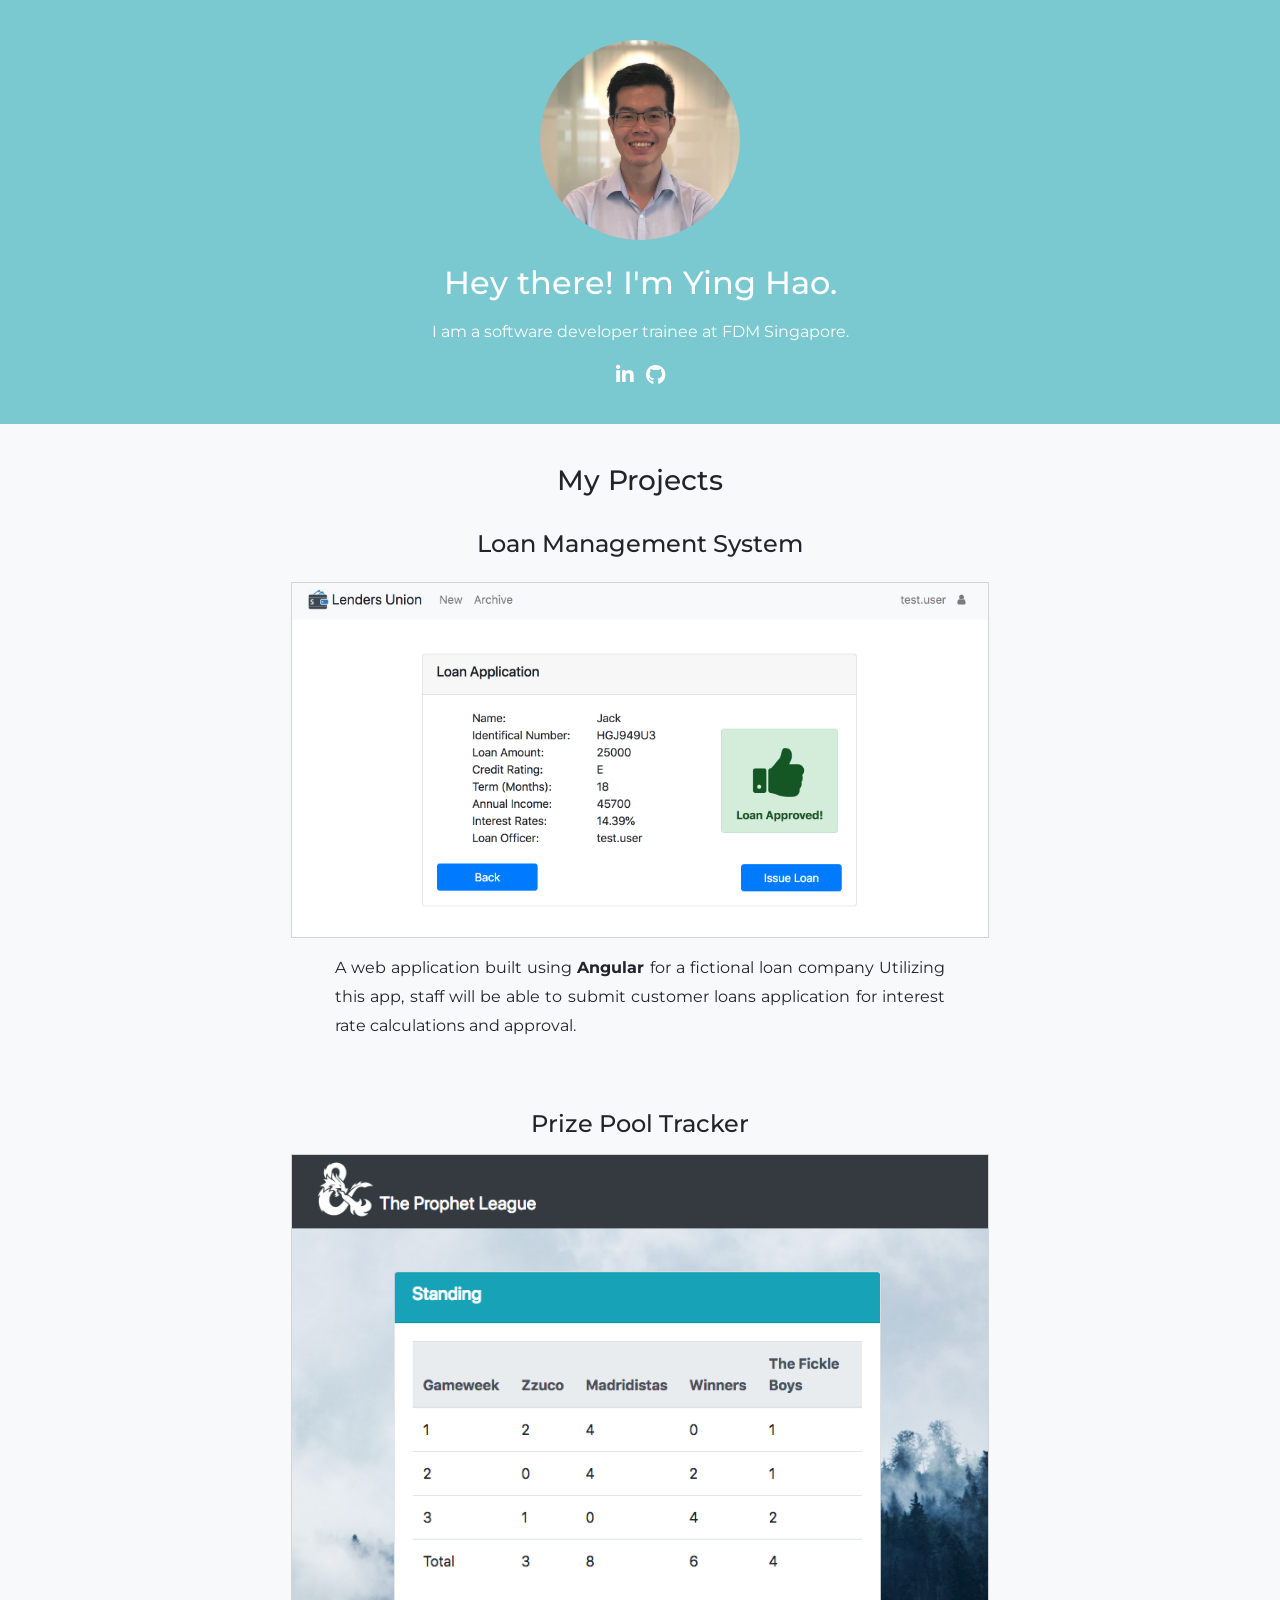
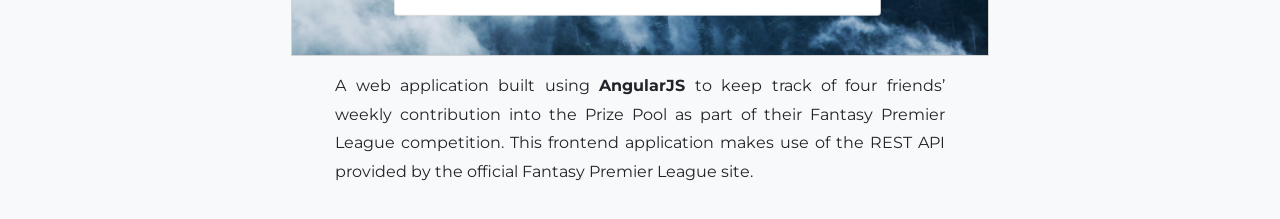
==== index.html @ d25b1fdd "change m-3 to my-3 for images" ====
<!DOCTYPE html>
<html lang="en">
<head>
  <title>Ying Hao</title>
  <meta charset="utf-8">
  <meta name="viewport" content="width=device-width, initial-scale=1">
  <link rel="stylesheet" href="https://stackpath.bootstrapcdn.com/bootstrap/4.1.3/css/bootstrap.min.css" integrity="sha384-MCw98/SFnGE8fJT3GXwEOngsV7Zt27NXFoaoApmYm81iuXoPkFOJwJ8ERdknLPMO" crossorigin="anonymous">
  <link rel="stylesheet" href="style.css">
  <link href="https://fonts.googleapis.com/css?family=Montserrat" rel="stylesheet">
  <link rel="stylesheet" href="https://use.fontawesome.com/releases/v5.4.1/css/all.css" integrity="sha384-5sAR7xN1Nv6T6+dT2mhtzEpVJvfS3NScPQTrOxhwjIuvcA67KV2R5Jz6kr4abQsz" crossorigin="anonymous">
</head>
<body>

<!-- Profile -->
<div class="container-fluid bg-1 text-center p-3">
    <img src="me.jpg" class="rounded-circle m-4" width="200" height="200">
    <br>
    <h2>Hey there! <span>I'm Ying Hao.</span></h2>
    <div class="container mt-3 col-lg-7">
        <p>I am a software developer trainee at FDM Singapore.</p>
        <ul class="list-inline">
            <li class="list-inline-item"><a href="https://www.linkedin.com/in/lohyinghao/" class="fab fa-linkedin-in profilelink"></a></li>
            <li class="list-inline-item"><a href="https://github.com/lohyinghao" class="fab fa-github profilelink"></a></li>
        </ul>
    </div>
</div>

<!-- Projects -->
<div class="container-fluid bg-light text-center p-3">
    <div class="p-2 m-3">
        <h3>My Projects</h3>
    </div>
    
    <div class="container col-lg-7">
        <div class="mb-4"><h4>Loan Management System</h4></div>

        <a href="https://loanmanagementsystem.herokuapp.com/" target="_blank">
        <div class="hovercontainer my-3">
                <img src="loanManagementSystem.png" style="border:1px solid lightgray" alt="Image" class="hoverimage">
                <div class="overlay">
                    <div class="hovertext">Click for Demo</div>
                </div>
            </div>
        </a>
        <div class="col-md-11 mx-auto">
        <p class="text-justify">A web application built using <strong>Angular</strong> for a fictional loan company 
            Utilizing this app, staff will be able to submit customer loans application 
            for interest rate calculations and approval. </p>
        </div>
    </div>
    <br>
    <div class="container mt-4 col-lg-7">
            <h4 class="mb-2">Prize Pool Tracker</h4>
            <a href="https://theprophetleague.herokuapp.com/" target="_blank">
            <div class="hovercontainer my-3">
                    <img src="prizePoolTracker.png" style="border:1px solid lightgray" alt="Image" class="hoverimage">
                    <div class="overlay">
                        <div class="hovertext">Click for Demo</div>
                    </div>
                </div>
            </a>
            <div class="col-md-11 mx-auto">
            <p class="text-justify">A web application built using <strong>AngularJS</strong> to keep track of four friends’ 
                weekly contribution into the Prize Pool as part of their Fantasy Premier League competition. This frontend 
                application makes use of the REST API provided by the official Fantasy Premier League site.
            </div>
        </div>

</div>

</body>
</html>
---- style.css ----
body{
    font: 16px Montserrat, sans-serif;
    line-height: 1.8;
}

.profilelink {
    color:inherit;
    font-size: 20px;
}

.profilelink:hover {
    color:lightsalmon;
    text-decoration: none;
}

h2 span{
    display: inline-block;
}

.bg-1 {
    background-color: #7ac9d1;
    color: white;
}

.hovercontainer {
    position: relative;
    width: 100%;
}

.hoverimage {
    display: block;
    width: 100%;
    height: auto;
}

.overlay {
    position: absolute;
    top: 0;
    bottom: 0;
    left: 0;
    right: 0;
    height: 100%;
    width: 100%;
    opacity: 0;

    background-color: lightslategray;
}

.hovercontainer:hover .overlay {
    opacity: 0.5;
}

.hovertext {
    color: white;
    font-size: 20px;
    position: absolute;
    top: 50%;
    left: 50%;
    -webkit-transform: translate(-50%, -50%);
    -ms-transform: translate(-50%, -50%);
    transform: translate(-50%, -50%);
    text-align: center;
}
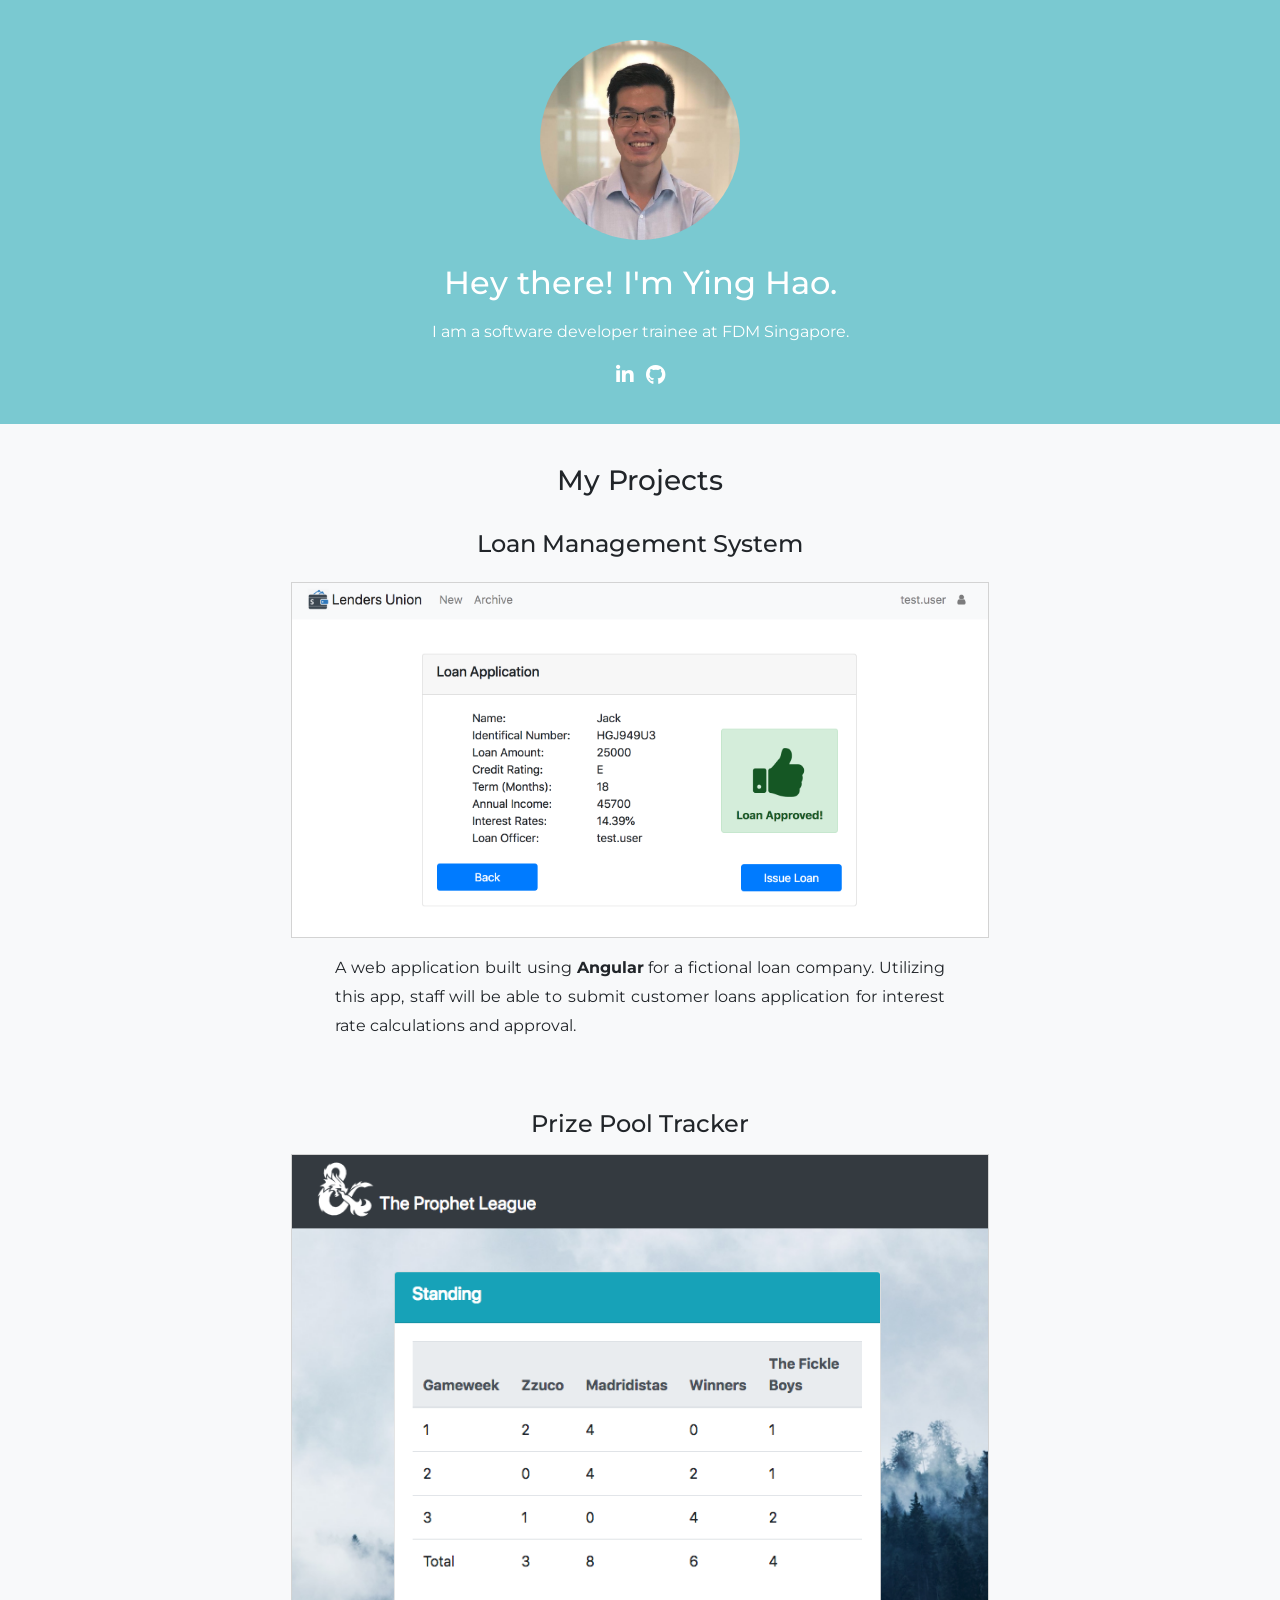
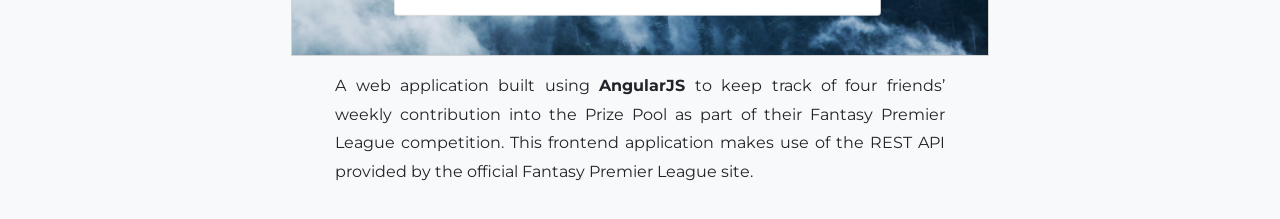
==== commit 9be14118: "corrected spelling error" ====
--- a/index.html
+++ b/index.html
@@ -34,16 +34,27 @@
     <div class="container col-lg-7">
         <div class="mb-4"><h4>Loan Management System</h4></div>
 
-        <a href="https://loanmanagementsystem.herokuapp.com/" target="_blank">
+        <!--<a href="https://loanmanagementsystem.herokuapp.com/" target="_blank">-->
         <div class="hovercontainer my-3">
                 <img src="loanManagementSystem.png" style="border:1px solid lightgray" alt="Image" class="hoverimage">
                 <div class="overlay">
-                    <div class="hovertext">Click for Demo</div>
+                    <div class="hovertext">
+                        <ul class="list-inline">
+                            <li class="list-inline-item">
+                                <a href="https://loanmanagementsystem.herokuapp.com/" target="_blank" 
+                                class="btn btn-info m-1">Demo</a>
+                            </li>
+                            <li class="list-inline-item">
+                                <a href="https://github.com/lohyinghao/LoanManagementSystem" target="_blank" 
+                                class="btn btn-info m-1">Source Code</a>
+                            </li>
+                        </ul>
+                        </div>
                 </div>
             </div>
-        </a>
+        <!--</a>-->
         <div class="col-md-11 mx-auto">
-        <p class="text-justify">A web application built using <strong>Angular</strong> for a fictional loan company 
+        <p class="text-justify">A web application built using <strong>Angular</strong> for a fictional loan company. 
             Utilizing this app, staff will be able to submit customer loans application 
             for interest rate calculations and approval. </p>
         </div>
@@ -55,7 +66,18 @@
             <div class="hovercontainer my-3">
                     <img src="prizePoolTracker.png" style="border:1px solid lightgray" alt="Image" class="hoverimage">
                     <div class="overlay">
-                        <div class="hovertext">Click for Demo</div>
+                        <div class="hovertext">
+                            <ul class="list-inline">
+                                    <li class="list-inline-item">
+                                        <a href="https://theprophetleague.herokuapp.com/" target="_blank" 
+                                        class="btn btn-info m-1">Demo</a>
+                                    </li>
+                                    <li class="list-inline-item">
+                                        <a href="https://github.com/lohyinghao/PrizePoolTracker" target="_blank" 
+                                        class="btn btn-info m-1">Source Code</a>
+                                    </li>
+                                </ul>
+                        </div>
                     </div>
                 </div>
             </a>
--- a/style.css
+++ b/style.css
@@ -47,17 +47,17 @@
 }
 
 .hovercontainer:hover .overlay {
-    opacity: 0.5;
+    opacity: 0.9;
 }
 
 .hovertext {
     color: white;
     font-size: 20px;
     position: absolute;
-    top: 50%;
+    top: 60%;
     left: 50%;
     -webkit-transform: translate(-50%, -50%);
     -ms-transform: translate(-50%, -50%);
     transform: translate(-50%, -50%);
     text-align: center;
-}+}
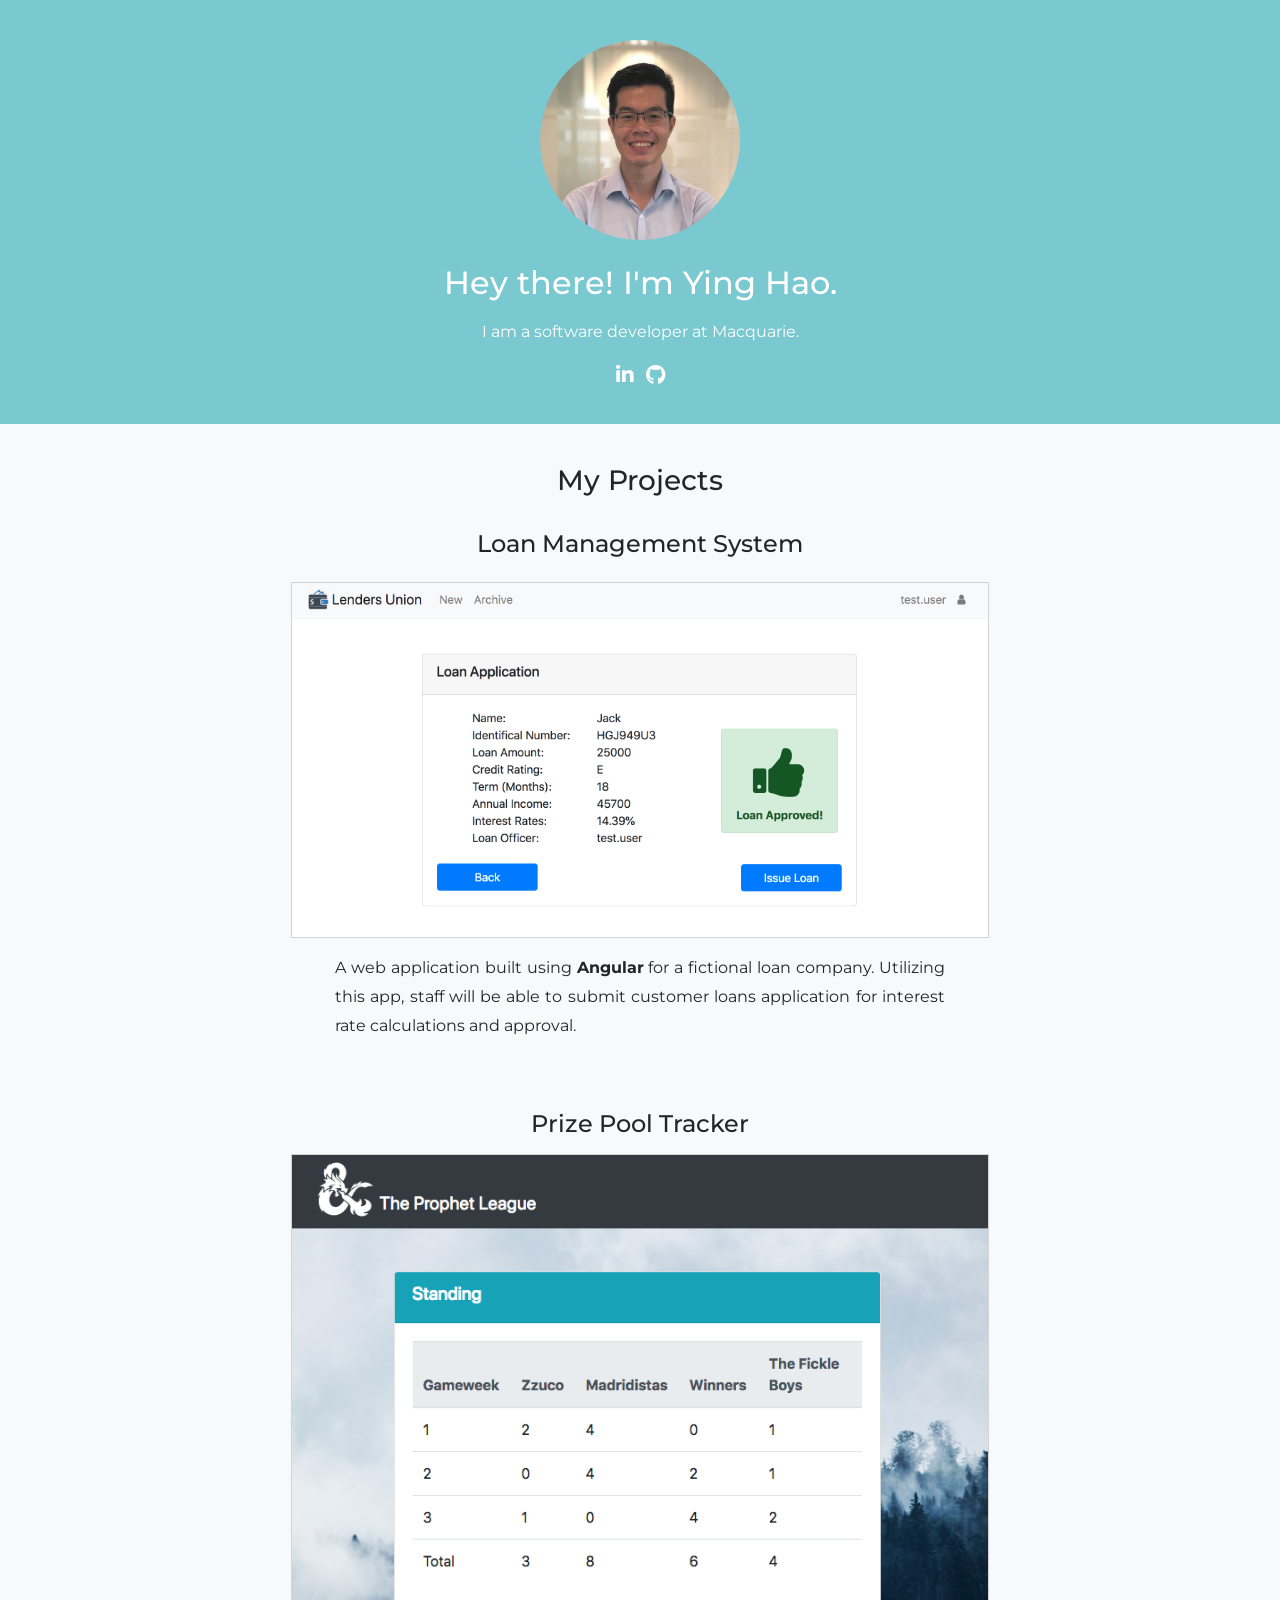
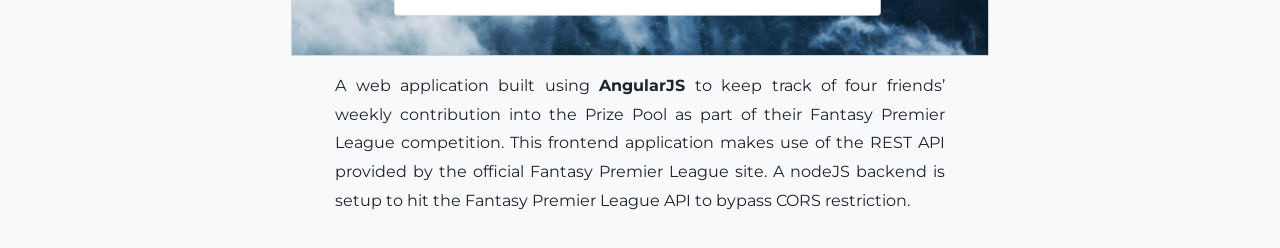
==== commit 44711b72: "Update description" ====
--- a/index.html
+++ b/index.html
@@ -1,94 +1,148 @@
 <!DOCTYPE html>
 <html lang="en">
-<head>
-  <title>Ying Hao</title>
-  <meta charset="utf-8">
-  <meta name="viewport" content="width=device-width, initial-scale=1">
-  <link rel="stylesheet" href="https://stackpath.bootstrapcdn.com/bootstrap/4.1.3/css/bootstrap.min.css" integrity="sha384-MCw98/SFnGE8fJT3GXwEOngsV7Zt27NXFoaoApmYm81iuXoPkFOJwJ8ERdknLPMO" crossorigin="anonymous">
-  <link rel="stylesheet" href="style.css">
-  <link href="https://fonts.googleapis.com/css?family=Montserrat" rel="stylesheet">
-  <link rel="stylesheet" href="https://use.fontawesome.com/releases/v5.4.1/css/all.css" integrity="sha384-5sAR7xN1Nv6T6+dT2mhtzEpVJvfS3NScPQTrOxhwjIuvcA67KV2R5Jz6kr4abQsz" crossorigin="anonymous">
-</head>
-<body>
+  <head>
+    <title>Ying Hao</title>
+    <meta charset="utf-8" />
+    <meta name="viewport" content="width=device-width, initial-scale=1" />
+    <link
+      rel="stylesheet"
+      href="https://stackpath.bootstrapcdn.com/bootstrap/4.1.3/css/bootstrap.min.css"
+      integrity="sha384-MCw98/SFnGE8fJT3GXwEOngsV7Zt27NXFoaoApmYm81iuXoPkFOJwJ8ERdknLPMO"
+      crossorigin="anonymous"
+    />
+    <link rel="stylesheet" href="style.css" />
+    <link
+      href="https://fonts.googleapis.com/css?family=Montserrat"
+      rel="stylesheet"
+    />
+    <link
+      rel="stylesheet"
+      href="https://use.fontawesome.com/releases/v5.4.1/css/all.css"
+      integrity="sha384-5sAR7xN1Nv6T6+dT2mhtzEpVJvfS3NScPQTrOxhwjIuvcA67KV2R5Jz6kr4abQsz"
+      crossorigin="anonymous"
+    />
+  </head>
+  <body>
+    <!-- Profile -->
+    <div class="container-fluid bg-1 text-center p-3">
+      <img src="me.jpg" class="rounded-circle m-4" width="200" height="200" />
+      <br />
+      <h2>Hey there! <span>I'm Ying Hao.</span></h2>
+      <div class="container mt-3 col-lg-7">
+        <p>I am a software developer at Macquarie.</p>
+        <ul class="list-inline">
+          <li class="list-inline-item">
+            <a
+              href="https://www.linkedin.com/in/lohyinghao/"
+              class="fab fa-linkedin-in profilelink"
+            ></a>
+          </li>
+          <li class="list-inline-item">
+            <a
+              href="https://github.com/lohyinghao"
+              class="fab fa-github profilelink"
+            ></a>
+          </li>
+        </ul>
+      </div>
+    </div>
 
-<!-- Profile -->
-<div class="container-fluid bg-1 text-center p-3">
-    <img src="me.jpg" class="rounded-circle m-4" width="200" height="200">
-    <br>
-    <h2>Hey there! <span>I'm Ying Hao.</span></h2>
-    <div class="container mt-3 col-lg-7">
-        <p>I am a software developer trainee at FDM Singapore.</p>
-        <ul class="list-inline">
-            <li class="list-inline-item"><a href="https://www.linkedin.com/in/lohyinghao/" class="fab fa-linkedin-in profilelink"></a></li>
-            <li class="list-inline-item"><a href="https://github.com/lohyinghao" class="fab fa-github profilelink"></a></li>
-        </ul>
-    </div>
-</div>
+    <!-- Projects -->
+    <div class="container-fluid bg-light text-center p-3">
+      <div class="p-2 m-3">
+        <h3>My Projects</h3>
+      </div>
 
-<!-- Projects -->
-<div class="container-fluid bg-light text-center p-3">
-    <div class="p-2 m-3">
-        <h3>My Projects</h3>
-    </div>
-    
-    <div class="container col-lg-7">
+      <div class="container col-lg-7">
         <div class="mb-4"><h4>Loan Management System</h4></div>
 
         <!--<a href="https://loanmanagementsystem.herokuapp.com/" target="_blank">-->
         <div class="hovercontainer my-3">
-                <img src="loanManagementSystem.png" style="border:1px solid lightgray" alt="Image" class="hoverimage">
-                <div class="overlay">
-                    <div class="hovertext">
-                        <ul class="list-inline">
-                            <li class="list-inline-item">
-                                <a href="https://loanmanagementsystem.herokuapp.com/" target="_blank" 
-                                class="btn btn-info m-1">Demo</a>
-                            </li>
-                            <li class="list-inline-item">
-                                <a href="https://github.com/lohyinghao/LoanManagementSystem" target="_blank" 
-                                class="btn btn-info m-1">Source Code</a>
-                            </li>
-                        </ul>
-                        </div>
-                </div>
+          <img
+            src="loanManagementSystem.png"
+            style="border:1px solid lightgray"
+            alt="Image"
+            class="hoverimage"
+          />
+          <div class="overlay">
+            <div class="hovertext">
+              <ul class="list-inline">
+                <li class="list-inline-item">
+                  <a
+                    href="https://loanmanagementsystem.herokuapp.com/"
+                    target="_blank"
+                    class="btn btn-info m-1"
+                    >Demo</a
+                  >
+                </li>
+                <li class="list-inline-item">
+                  <a
+                    href="https://github.com/lohyinghao/LoanManagementSystem"
+                    target="_blank"
+                    class="btn btn-info m-1"
+                    >Source Code</a
+                  >
+                </li>
+              </ul>
             </div>
+          </div>
+        </div>
         <!--</a>-->
         <div class="col-md-11 mx-auto">
-        <p class="text-justify">A web application built using <strong>Angular</strong> for a fictional loan company. 
-            Utilizing this app, staff will be able to submit customer loans application 
-            for interest rate calculations and approval. </p>
+          <p class="text-justify">
+            A web application built using <strong>Angular</strong> for a
+            fictional loan company. Utilizing this app, staff will be able to
+            submit customer loans application for interest rate calculations and
+            approval.
+          </p>
         </div>
+      </div>
+      <br />
+      <div class="container mt-4 col-lg-7">
+        <h4 class="mb-2">Prize Pool Tracker</h4>
+        <a href="https://theprophetleague.herokuapp.com/" target="_blank">
+          <div class="hovercontainer my-3">
+            <img
+              src="prizePoolTracker.png"
+              style="border:1px solid lightgray"
+              alt="Image"
+              class="hoverimage"
+            />
+            <div class="overlay">
+              <div class="hovertext">
+                <ul class="list-inline">
+                  <li class="list-inline-item">
+                    <a
+                      href="https://theprophetleague.herokuapp.com/"
+                      target="_blank"
+                      class="btn btn-info m-1"
+                      >Demo</a
+                    >
+                  </li>
+                  <li class="list-inline-item">
+                    <a
+                      href="https://github.com/lohyinghao/Fpl-Prize-Tracker"
+                      target="_blank"
+                      class="btn btn-info m-1"
+                      >Source Code</a
+                    >
+                  </li>
+                </ul>
+              </div>
+            </div>
+          </div>
+        </a>
+        <div class="col-md-11 mx-auto">
+          <p class="text-justify">
+            A web application built using <strong>AngularJS</strong> to keep
+            track of four friends’ weekly contribution into the Prize Pool as
+            part of their Fantasy Premier League competition. This frontend
+            application makes use of the REST API provided by the official
+            Fantasy Premier League site. A nodeJS backend is setup to hit the
+            Fantasy Premier League API to bypass CORS restriction.
+          </p>
+        </div>
+      </div>
     </div>
-    <br>
-    <div class="container mt-4 col-lg-7">
-            <h4 class="mb-2">Prize Pool Tracker</h4>
-            <a href="https://theprophetleague.herokuapp.com/" target="_blank">
-            <div class="hovercontainer my-3">
-                    <img src="prizePoolTracker.png" style="border:1px solid lightgray" alt="Image" class="hoverimage">
-                    <div class="overlay">
-                        <div class="hovertext">
-                            <ul class="list-inline">
-                                    <li class="list-inline-item">
-                                        <a href="https://theprophetleague.herokuapp.com/" target="_blank" 
-                                        class="btn btn-info m-1">Demo</a>
-                                    </li>
-                                    <li class="list-inline-item">
-                                        <a href="https://github.com/lohyinghao/PrizePoolTracker" target="_blank" 
-                                        class="btn btn-info m-1">Source Code</a>
-                                    </li>
-                                </ul>
-                        </div>
-                    </div>
-                </div>
-            </a>
-            <div class="col-md-11 mx-auto">
-            <p class="text-justify">A web application built using <strong>AngularJS</strong> to keep track of four friends’ 
-                weekly contribution into the Prize Pool as part of their Fantasy Premier League competition. This frontend 
-                application makes use of the REST API provided by the official Fantasy Premier League site.
-            </div>
-        </div>
-
-</div>
-
-</body>
+  </body>
 </html>
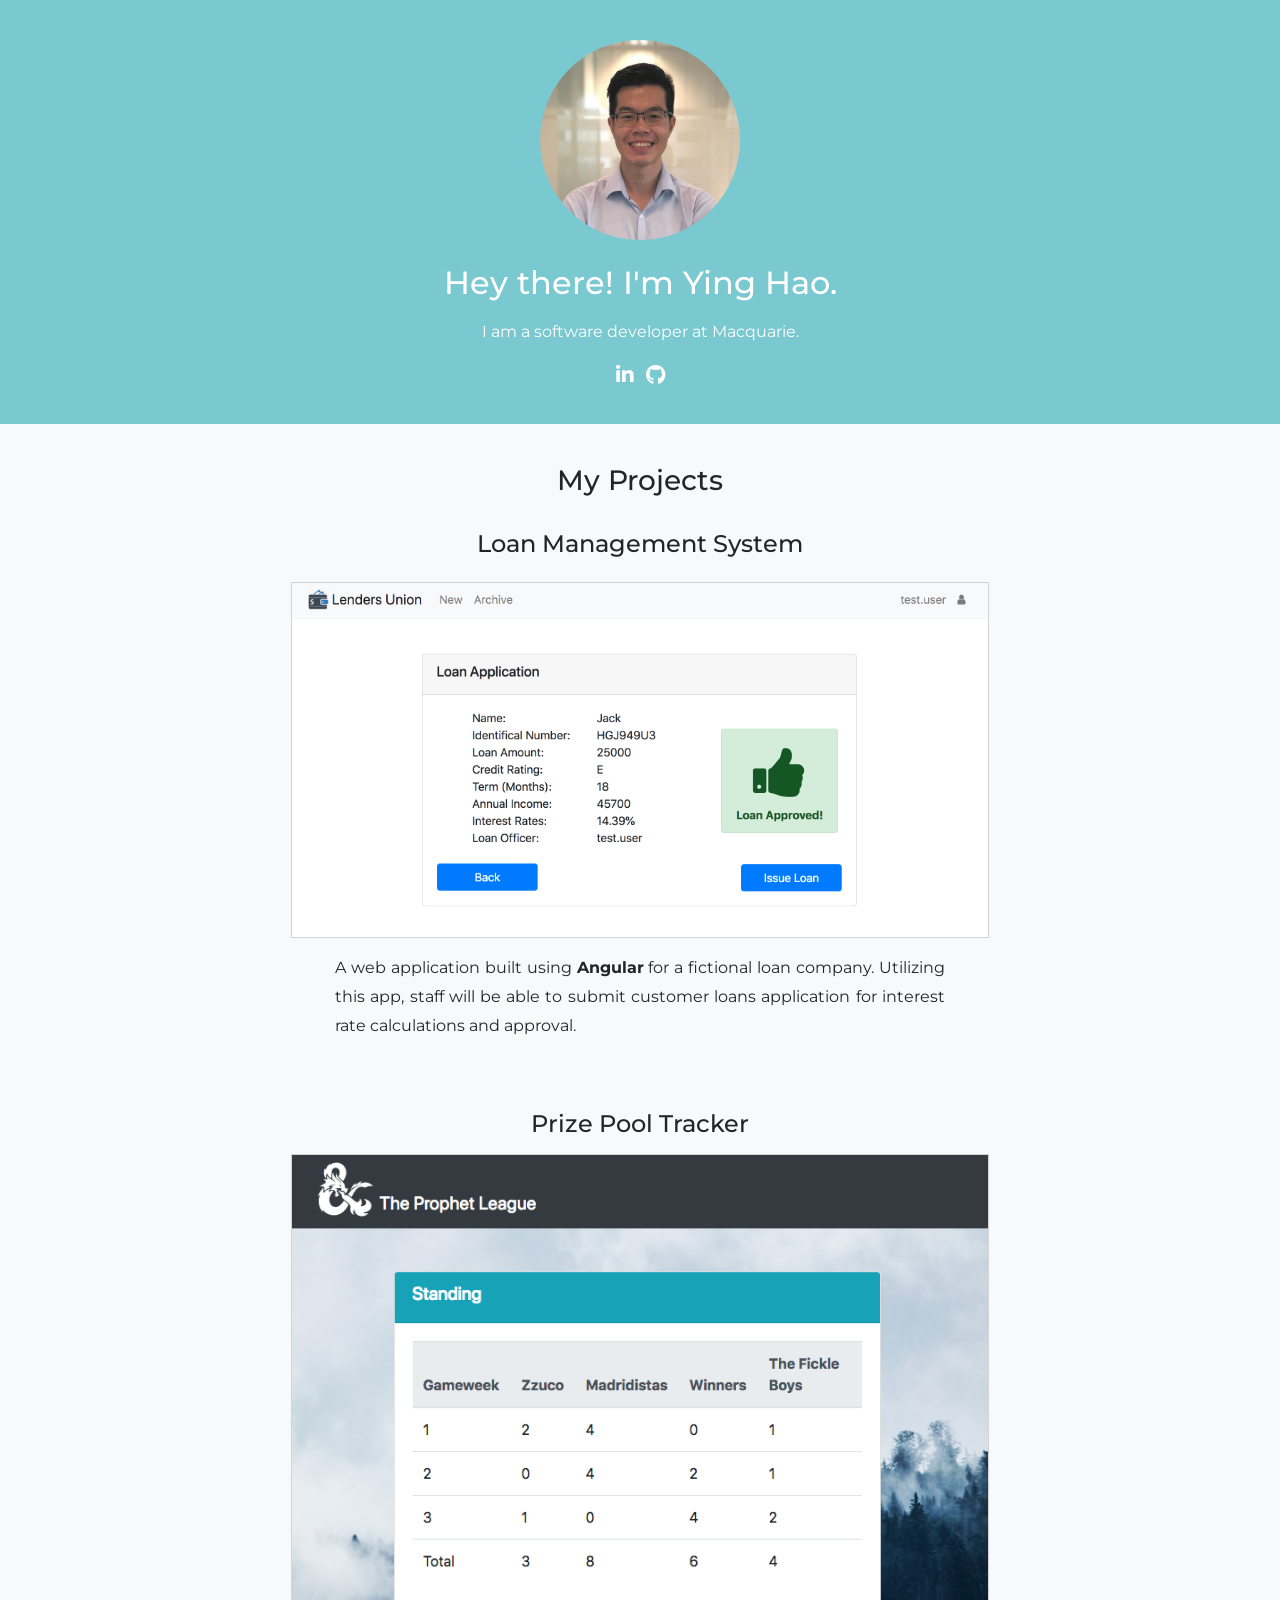
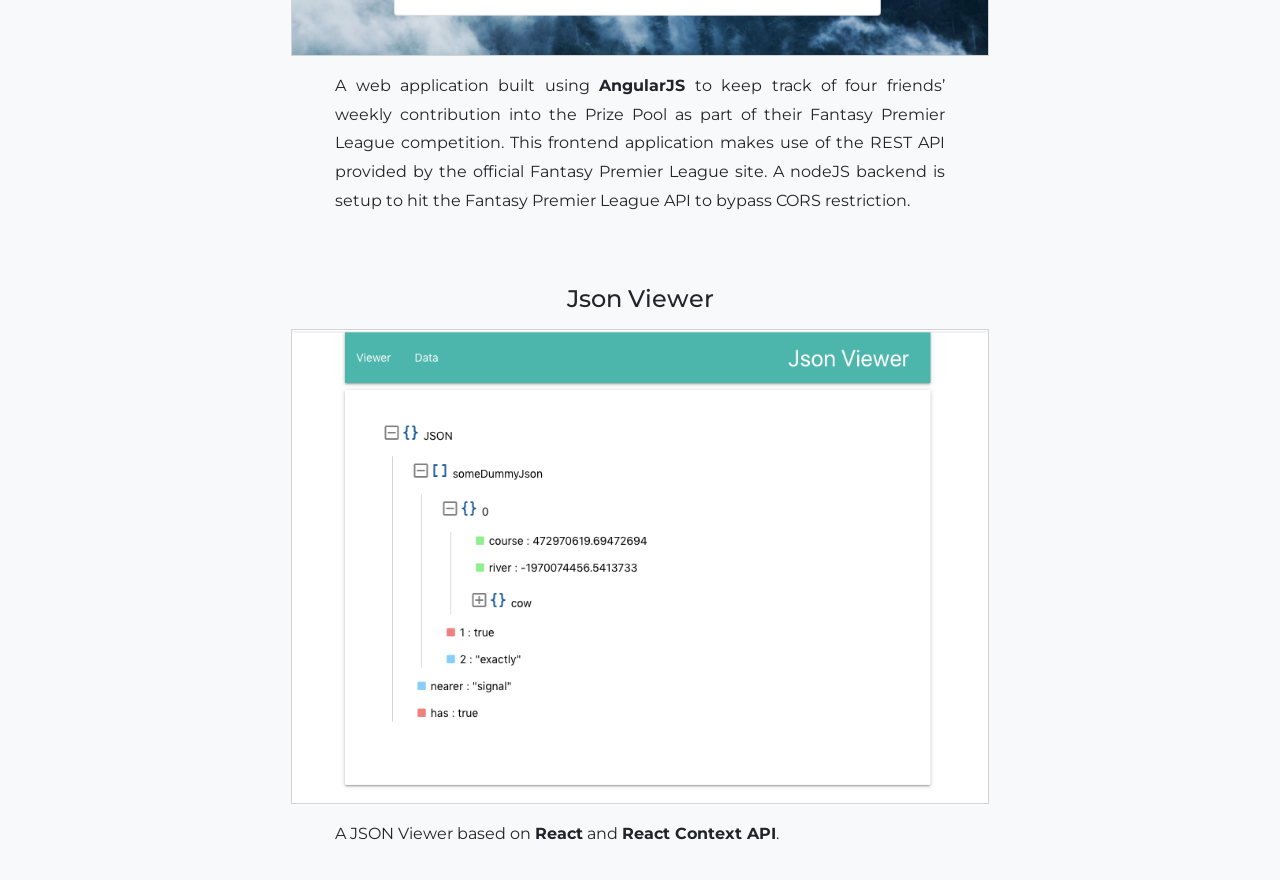
==== commit ddf8e1c1: "added json viewer project" ====
--- a/index.html
+++ b/index.html
@@ -143,6 +143,48 @@
           </p>
         </div>
       </div>
+      <br />
+      <div class="container mt-4 col-lg-7">
+        <h4 class="mb-2">Json Viewer</h4>
+        <a href="https://lohyinghao.github.io/json-viewer/" target="_blank">
+          <div class="hovercontainer my-3">
+            <img
+              src="jsonViewer.png"
+              style="border:1px solid lightgray"
+              alt="Image"
+              class="hoverimage"
+            />
+            <div class="overlay">
+              <div class="hovertext">
+                <ul class="list-inline">
+                  <li class="list-inline-item">
+                    <a
+                      href="https://lohyinghao.github.io/json-viewer/"
+                      target="_blank"
+                      class="btn btn-info m-1"
+                      >Demo</a
+                    >
+                  </li>
+                  <li class="list-inline-item">
+                    <a
+                      href="https://github.com/lohyinghao/json-viewer"
+                      target="_blank"
+                      class="btn btn-info m-1"
+                      >Source Code</a
+                    >
+                  </li>
+                </ul>
+              </div>
+            </div>
+          </div>
+        </a>
+        <div class="col-md-11 mx-auto">
+          <p class="text-justify">
+            A JSON Viewer based on <strong>React</strong> and
+            <strong>React Context API</strong>.
+          </p>
+        </div>
+      </div>
     </div>
   </body>
 </html>
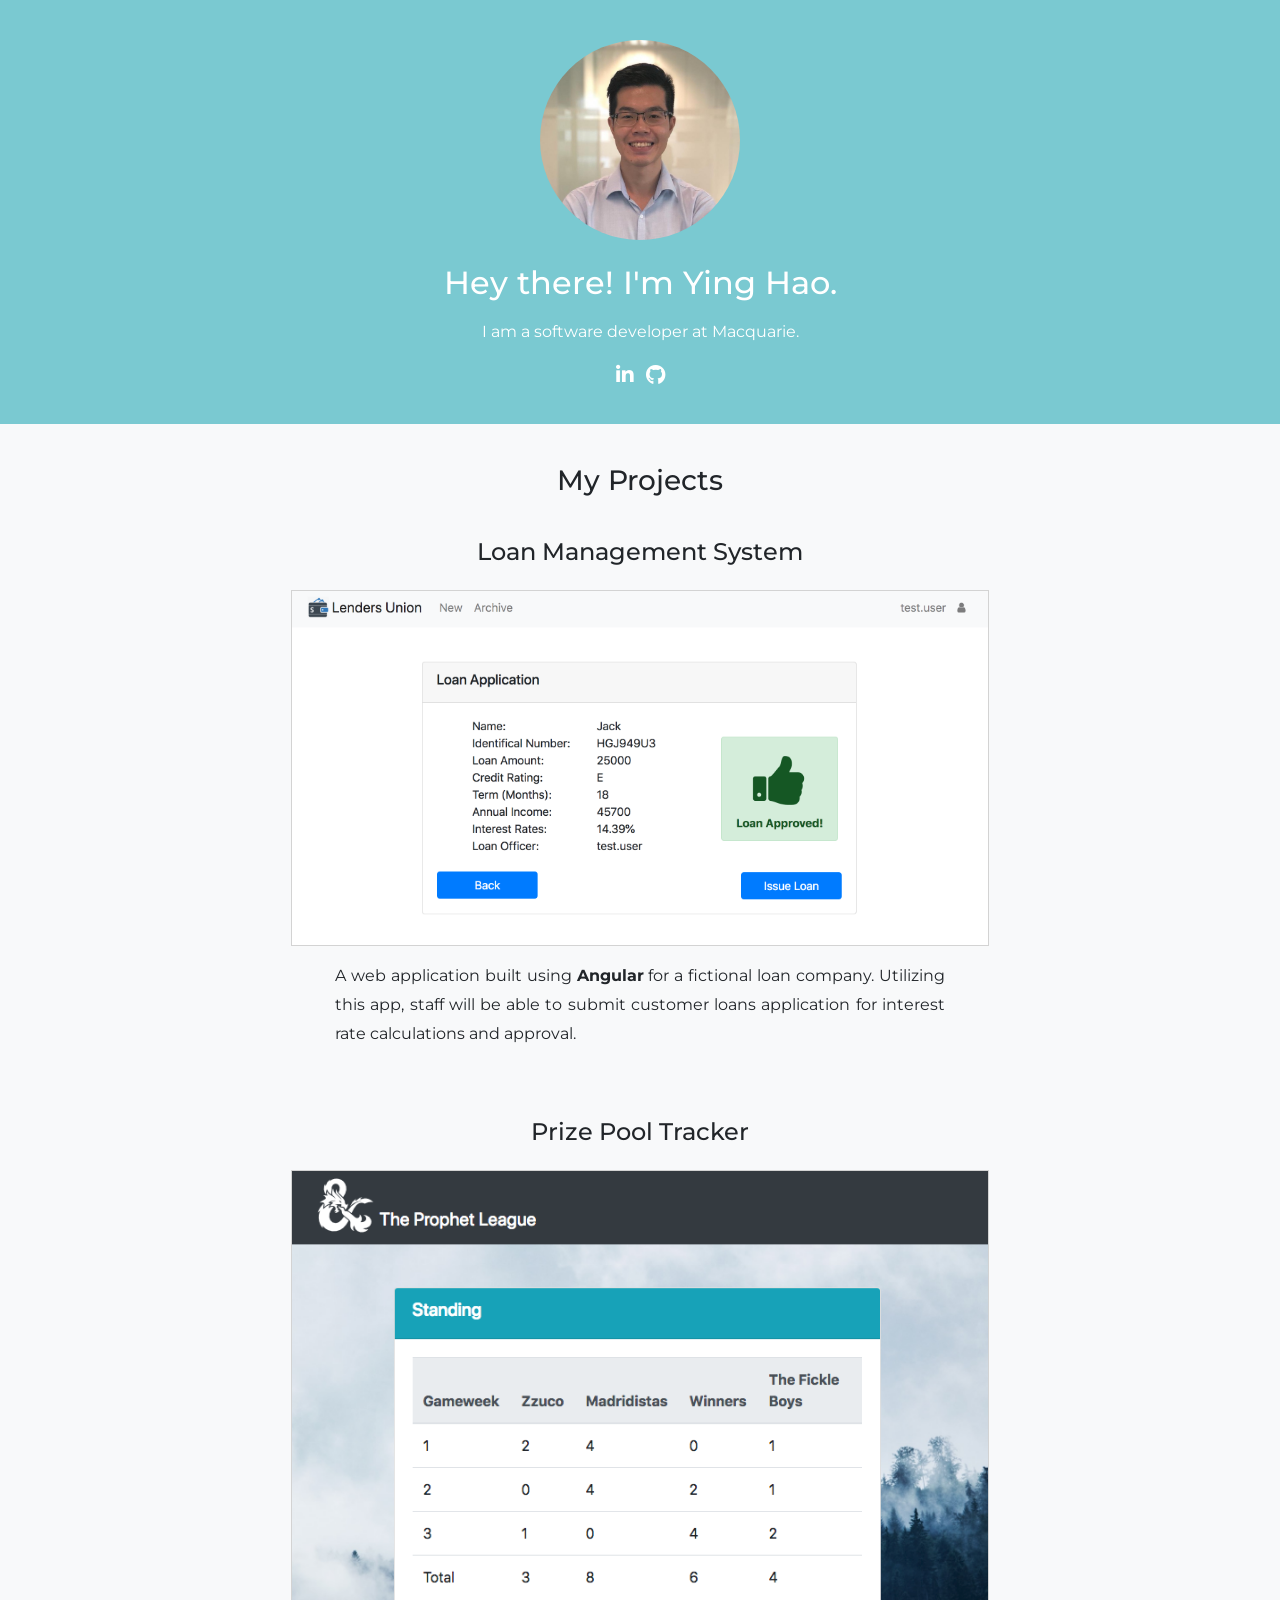
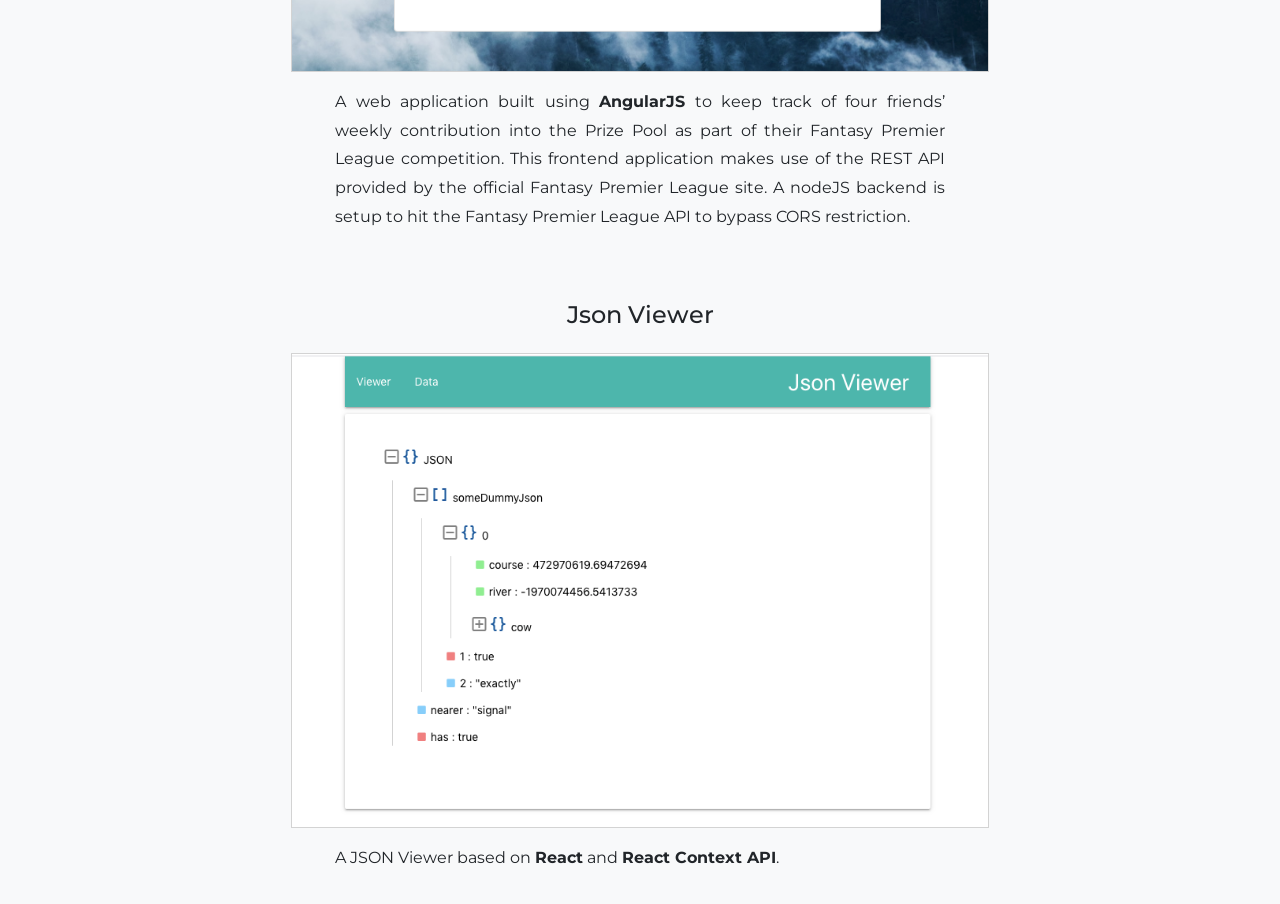
==== commit 4a44ef56: "Added javascript to allow project lists to be stored in a json format" ====
--- a/index.html
+++ b/index.html
@@ -52,139 +52,11 @@
       <div class="p-2 m-3">
         <h3>My Projects</h3>
       </div>
-
-      <div class="container col-lg-7">
-        <div class="mb-4"><h4>Loan Management System</h4></div>
-
-        <!--<a href="https://loanmanagementsystem.herokuapp.com/" target="_blank">-->
-        <div class="hovercontainer my-3">
-          <img
-            src="loanManagementSystem.png"
-            style="border:1px solid lightgray"
-            alt="Image"
-            class="hoverimage"
-          />
-          <div class="overlay">
-            <div class="hovertext">
-              <ul class="list-inline">
-                <li class="list-inline-item">
-                  <a
-                    href="https://loanmanagementsystem.herokuapp.com/"
-                    target="_blank"
-                    class="btn btn-info m-1"
-                    >Demo</a
-                  >
-                </li>
-                <li class="list-inline-item">
-                  <a
-                    href="https://github.com/lohyinghao/LoanManagementSystem"
-                    target="_blank"
-                    class="btn btn-info m-1"
-                    >Source Code</a
-                  >
-                </li>
-              </ul>
-            </div>
-          </div>
-        </div>
-        <!--</a>-->
-        <div class="col-md-11 mx-auto">
-          <p class="text-justify">
-            A web application built using <strong>Angular</strong> for a
-            fictional loan company. Utilizing this app, staff will be able to
-            submit customer loans application for interest rate calculations and
-            approval.
-          </p>
-        </div>
-      </div>
-      <br />
-      <div class="container mt-4 col-lg-7">
-        <h4 class="mb-2">Prize Pool Tracker</h4>
-        <a href="https://theprophetleague.herokuapp.com/" target="_blank">
-          <div class="hovercontainer my-3">
-            <img
-              src="prizePoolTracker.png"
-              style="border:1px solid lightgray"
-              alt="Image"
-              class="hoverimage"
-            />
-            <div class="overlay">
-              <div class="hovertext">
-                <ul class="list-inline">
-                  <li class="list-inline-item">
-                    <a
-                      href="https://theprophetleague.herokuapp.com/"
-                      target="_blank"
-                      class="btn btn-info m-1"
-                      >Demo</a
-                    >
-                  </li>
-                  <li class="list-inline-item">
-                    <a
-                      href="https://github.com/lohyinghao/Fpl-Prize-Tracker"
-                      target="_blank"
-                      class="btn btn-info m-1"
-                      >Source Code</a
-                    >
-                  </li>
-                </ul>
-              </div>
-            </div>
-          </div>
-        </a>
-        <div class="col-md-11 mx-auto">
-          <p class="text-justify">
-            A web application built using <strong>AngularJS</strong> to keep
-            track of four friends’ weekly contribution into the Prize Pool as
-            part of their Fantasy Premier League competition. This frontend
-            application makes use of the REST API provided by the official
-            Fantasy Premier League site. A nodeJS backend is setup to hit the
-            Fantasy Premier League API to bypass CORS restriction.
-          </p>
-        </div>
-      </div>
-      <br />
-      <div class="container mt-4 col-lg-7">
-        <h4 class="mb-2">Json Viewer</h4>
-        <a href="https://lohyinghao.github.io/json-viewer/" target="_blank">
-          <div class="hovercontainer my-3">
-            <img
-              src="jsonViewer.png"
-              style="border:1px solid lightgray"
-              alt="Image"
-              class="hoverimage"
-            />
-            <div class="overlay">
-              <div class="hovertext">
-                <ul class="list-inline">
-                  <li class="list-inline-item">
-                    <a
-                      href="https://lohyinghao.github.io/json-viewer/"
-                      target="_blank"
-                      class="btn btn-info m-1"
-                      >Demo</a
-                    >
-                  </li>
-                  <li class="list-inline-item">
-                    <a
-                      href="https://github.com/lohyinghao/json-viewer"
-                      target="_blank"
-                      class="btn btn-info m-1"
-                      >Source Code</a
-                    >
-                  </li>
-                </ul>
-              </div>
-            </div>
-          </div>
-        </a>
-        <div class="col-md-11 mx-auto">
-          <p class="text-justify">
-            A JSON Viewer based on <strong>React</strong> and
-            <strong>React Context API</strong>.
-          </p>
-        </div>
+      <div id="projects">
+        <!-- Populated by data in projectList.js -->
       </div>
     </div>
+    <script src="projectList.js"></script>
+    <script src="app.js"></script>
   </body>
 </html>
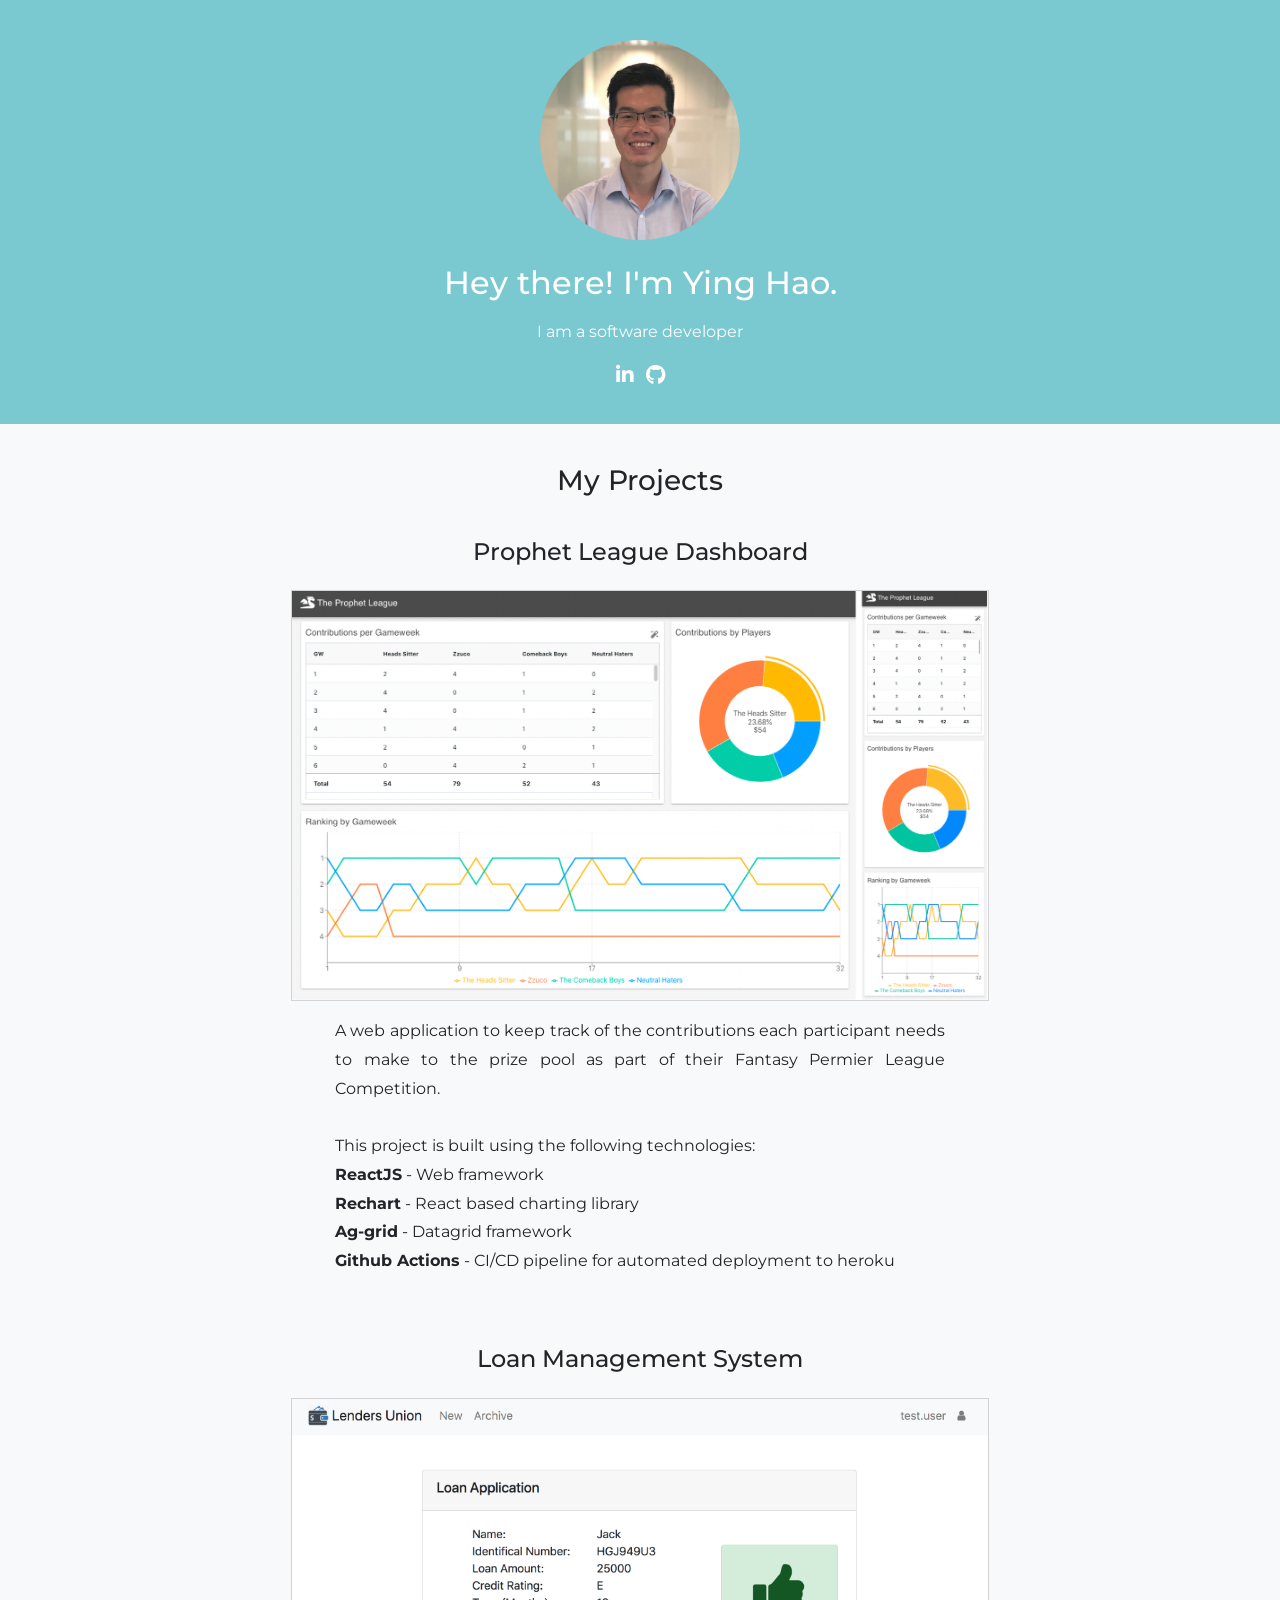
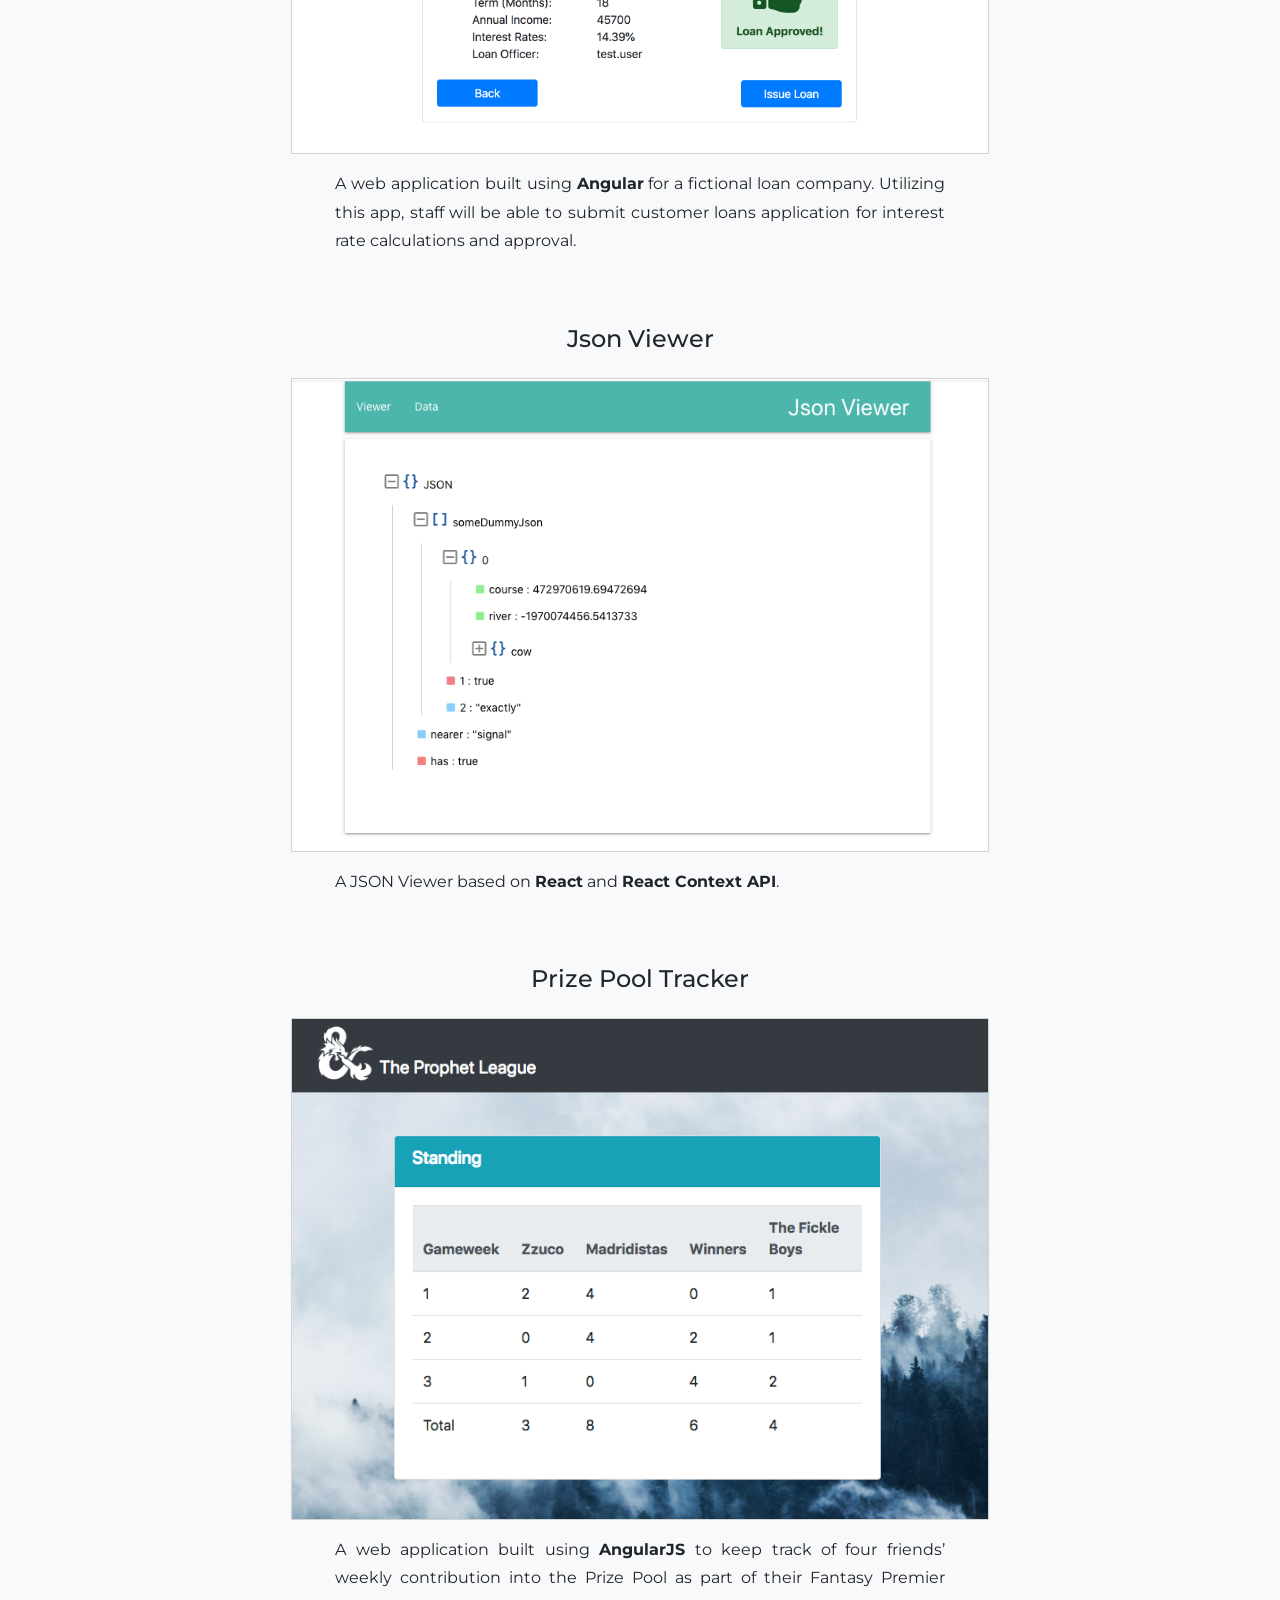
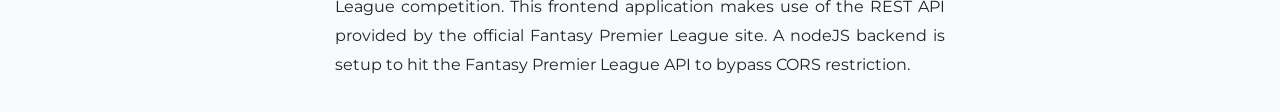
==== commit 09d56630: "add new project" ====
--- a/index.html
+++ b/index.html
@@ -29,7 +29,7 @@
       <br />
       <h2>Hey there! <span>I'm Ying Hao.</span></h2>
       <div class="container mt-3 col-lg-7">
-        <p>I am a software developer at Macquarie.</p>
+        <p>I am a software developer</p>
         <ul class="list-inline">
           <li class="list-inline-item">
             <a
